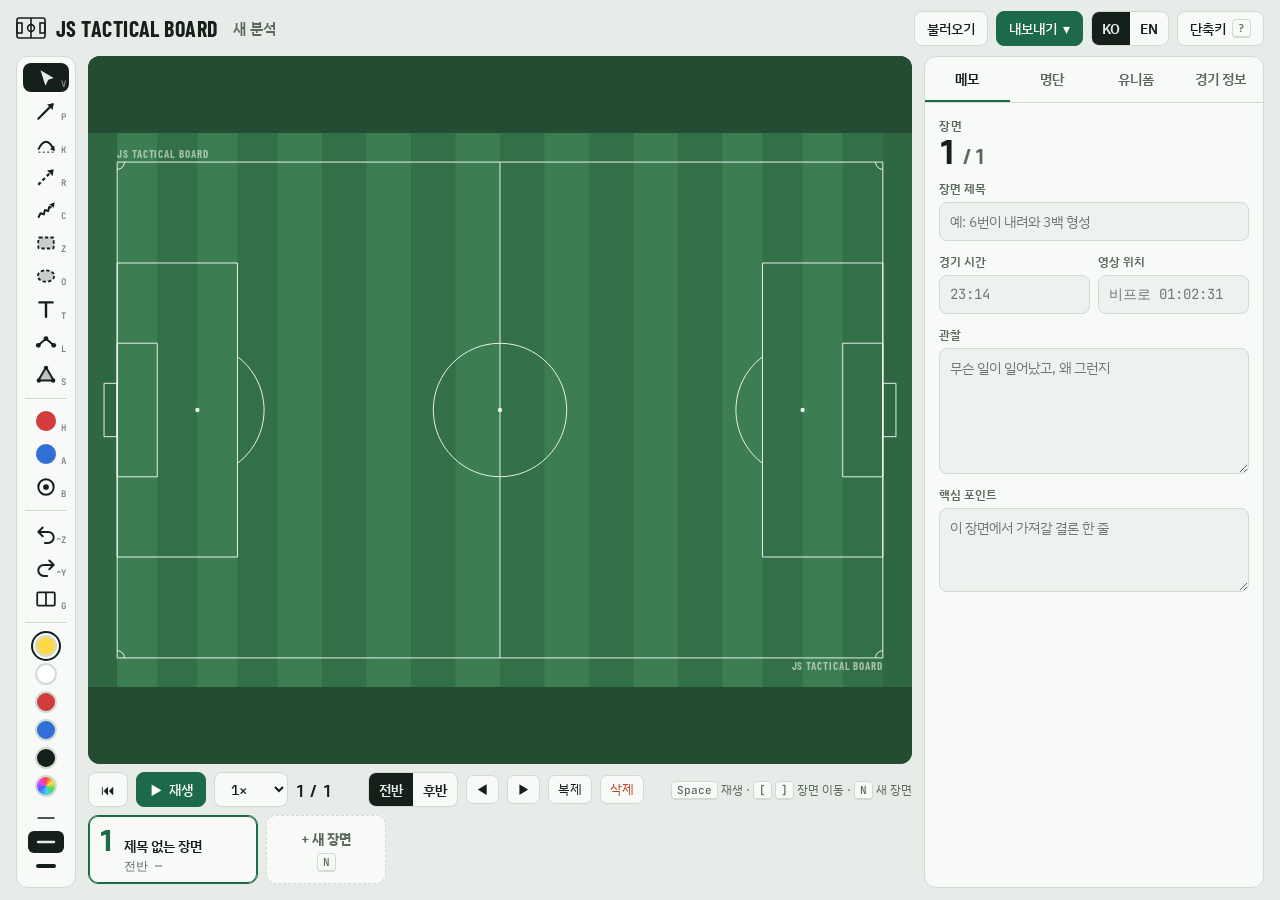
==== index.html @ 487be672 "트래커 연동: board.json 불러오기 (팀 지정, 자리↔등번호 매칭, 미리보기) - 불러오기 버튼이 분석 파일과 board.json을 자동 구분 - tracker/ 에 AI " ====
<!doctype html>
<html lang="ko">
<head>
<meta charset="utf-8">
<meta name="viewport" content="width=device-width, initial-scale=1, viewport-fit=cover">
<title>JS Tactical Board</title>
<link rel="icon" href="data:image/svg+xml,%3Csvg xmlns='http://www.w3.org/2000/svg' viewBox='0 0 32 32'%3E%3Crect width='32' height='32' rx='6' fill='%231d6a4a'/%3E%3Crect x='5' y='8' width='22' height='16' rx='1.5' fill='none' stroke='%23fff' stroke-width='1.8'/%3E%3Cline x1='16' y1='8' x2='16' y2='24' stroke='%23fff' stroke-width='1.8'/%3E%3Ccircle cx='16' cy='16' r='3' fill='none' stroke='%23fff' stroke-width='1.8'/%3E%3C/svg%3E">
<link rel="preconnect" href="https://fonts.googleapis.com">
<link rel="preconnect" href="https://fonts.gstatic.com" crossorigin>
<link rel="stylesheet" href="https://fonts.googleapis.com/css2?family=Barlow+Condensed:wght@500;600;700&family=IBM+Plex+Sans+KR:wght@400;500;600&family=JetBrains+Mono:wght@400;500&display=swap">
<link rel="stylesheet" href="css/app.css">
</head>
<body>

<header class="top">
  <div class="brand">
    <svg width="30" height="22" viewBox="0 0 30 22" aria-hidden="true"><rect x="1" y="1" width="28" height="20" rx="2" fill="none" stroke="currentColor" stroke-width="1.6"/><line x1="15" y1="1" x2="15" y2="21" stroke="currentColor" stroke-width="1.6"/><circle cx="15" cy="11" r="3.4" fill="none" stroke="currentColor" stroke-width="1.6"/><rect x="1" y="6" width="5" height="10" fill="none" stroke="currentColor" stroke-width="1.6"/><rect x="24" y="6" width="5" height="10" fill="none" stroke="currentColor" stroke-width="1.6"/></svg>
    <span data-i18n="brand">JS Tactical Board</span>
  </div>
  <div class="doc-title" id="docTitle"></div>
  <div class="top-actions">
    <button class="btn" id="btnImport" data-i18n="import" data-i18n-title="import_tip">불러오기</button>
    <div class="menu-wrap">
      <button class="btn primary" id="btnExport" aria-haspopup="true" aria-expanded="false"><span data-i18n="export">내보내기</span> ▾</button>
      <div class="menu" id="exportMenu" hidden>
        <button id="expPng" data-i18n="exp_png">현재 장면 PNG 카드</button>
        <button id="expAll" data-i18n="exp_all">모든 장면 PNG 카드</button>
        <button id="expVideo" data-i18n="exp_video">애니메이션 영상 저장</button>
        <button id="expPdf" data-i18n="exp_pdf">PDF 문서 (표지 + 모든 장면)</button>
        <button id="expPptx" data-i18n="exp_pptx">PowerPoint (.pptx, 글자 수정 가능)</button>
        <button id="expJson" data-i18n="exp_json">분석 파일 저장 (.json)</button>
      </div>
    </div>
    <div class="seg" role="group" aria-label="Language">
      <button id="langKo" aria-pressed="true">KO</button>
      <button id="langEn" aria-pressed="false">EN</button>
    </div>
    <button class="btn" id="btnHelp" aria-label="Shortcuts"><span data-i18n="help">단축키</span> <kbd>?</kbd></button>
  </div>
  <input type="file" id="fileIn" accept=".json,application/json" hidden>
</header>

<main class="app">
  <nav class="rail" aria-label="Tools" id="rail"></nav>

  <section class="stage">
    <div class="board-wrap" id="boardWrap">
      <canvas id="board"></canvas>
      <div class="summon" id="summon" hidden>
        <div class="tok" id="summonTok"><span id="summonNum"></span><span class="caret"></span></div>
        <div>
          <div class="lab" id="summonTeam">HOME</div>
          <div class="who" id="summonWho"></div>
          <div class="hint" data-i18n="summon_hint">번호 입력 → Enter · Esc 취소</div>
        </div>
      </div>
      <div class="toast" id="toast" hidden></div>
      <div class="rec" id="rec" hidden>
        <div class="box">
          <div><span class="dotred"></span> <strong id="recTitle" data-i18n="rec">영상 녹화 중</strong> <span id="recProg"></span></div>
          <div class="note" id="recHint" style="color:#cfd8d2" data-i18n="rec_hint">녹화가 끝날 때까지 이 탭을 띄워두세요</div>
          <button class="btn" id="recCancel" data-i18n="cancel">취소</button>
        </div>
      </div>
    </div>
    <div class="playbar">
      <button class="btn" id="btnFirst" data-i18n-title="first" title="처음 장면">⏮</button>
      <button class="btn primary" id="btnPlay"><span id="playIcon">▶</span> <span id="playLabel" data-i18n="play">재생</span></button>
      <select class="btn" id="speed" aria-label="Speed">
        <option value="0.5">0.5×</option><option value="1" selected>1×</option><option value="1.5">1.5×</option><option value="2">2×</option>
      </select>
      <span class="ind" id="sceneInd">1 / 1</span>
      <div class="seg" role="group" id="halfSeg" data-i18n-title="half_switch"><button data-half="1" data-i18n="half_1">전반</button><button data-half="2" data-i18n="half_2">후반</button></div>
      <div class="row">
        <button class="mini" id="scLeft" data-i18n-title="move_l" title="앞으로">◀</button>
        <button class="mini" id="scRight" data-i18n-title="move_r" title="뒤로">▶</button>
        <button class="mini" id="scDup" data-i18n="dup">복제</button>
        <button class="mini" id="scDel" data-i18n="del" style="color:var(--warn)">삭제</button>
      </div>
      <span class="hint"><kbd>Space</kbd> <span data-i18n="play">재생</span> · <kbd>[</kbd> <kbd>]</kbd> <span data-i18n="nav_scene">장면 이동</span> · <kbd>N</kbd> <span data-i18n="new_scene">새 장면</span></span>
    </div>
    <div class="strip" id="strip"></div>
  </section>

  <aside class="side">
    <div class="tabs" role="tablist">
      <button role="tab" id="tabMemo" aria-selected="true" data-i18n="tab_memo">메모</button>
      <button role="tab" id="tabRoster" aria-selected="false" data-i18n="tab_roster">명단</button>
      <button role="tab" id="tabKit" aria-selected="false" data-i18n="tab_kit">유니폼</button>
      <button role="tab" id="tabMatch" aria-selected="false" data-i18n="tab_match">경기 정보</button>
    </div>

    <div class="panel" id="pMemo">
      <div class="scene-head">
        <div><div class="eyebrow" data-i18n="scene">장면</div><div class="big" id="memoNum">1 <small>/ 1</small></div></div>
      </div>
      <div class="field"><label for="fTitle" data-i18n="f_title">장면 제목</label><input id="fTitle" data-i18n-ph="ph_title"></div>
      <div class="two mono">
        <div class="field"><label for="fTime" data-i18n="f_time">경기 시간</label><input id="fTime" data-i18n-ph="ph_time"></div>
        <div class="field"><label for="fClip" data-i18n="f_clip">영상 위치</label><input id="fClip" data-i18n-ph="ph_clip"></div>
      </div>
      <div class="field"><label for="fObs" data-i18n="f_obs">관찰</label><textarea id="fObs" rows="5" data-i18n-ph="ph_obs"></textarea></div>
      <div class="field"><label for="fKey" data-i18n="f_key">핵심 포인트</label><textarea id="fKey" rows="3" data-i18n-ph="ph_key"></textarea></div>
    </div>

    <div class="panel" id="pRoster" hidden>
      <div class="seg" role="group" style="align-self:flex-start">
        <button id="rtHome" aria-pressed="true" data-i18n="home">홈</button>
        <button id="rtAway" aria-pressed="false" data-i18n="away">원정</button>
      </div>
      <div class="field"><label for="tName" data-i18n="team_name">팀 이름</label><input id="tName"></div>
      <div class="drop" id="csvDrop">
        <div class="row" style="align-items:center">
          <button class="mini" id="csvLoad" style="font-weight:600">⇪ <span data-i18n="csv_load">CSV로 명단 불러오기</span></button>
          <button class="mini" id="csvTemplate" data-i18n="csv_template">양식 받기</button>
        </div>
        <p class="note" style="margin:0" data-i18n="csv_note">한 줄에 한 명: 등번호,포지션,이름</p>
      </div>
      <input type="file" id="csvIn" accept=".csv,.txt,text/csv" hidden>
      <div class="field">
        <label data-i18n="formation">포메이션 적용</label>
        <div class="row" id="formBtns"><select class="btn" id="formSel" aria-label="Formation"></select><button class="mini" id="formApply" data-i18n="apply">적용</button></div>
      </div>
      <div class="eyebrow" data-i18n="roster">선수 명단</div>
      <table class="roster">
        <thead><tr><th></th><th data-i18n="num">번호</th><th data-i18n="name">이름</th><th data-i18n="pos">포지션</th><th></th></tr></thead>
        <tbody id="rosterBody"></tbody>
      </table>
      <datalist id="roleList"><option value="GK"><option value="RB"><option value="RCB"><option value="CB"><option value="LCB"><option value="LB"><option value="RWB"><option value="LWB"><option value="DM"><option value="CDM"><option value="RCM"><option value="CM"><option value="LCM"><option value="CAM"><option value="AM"><option value="RM"><option value="LM"><option value="RW"><option value="LW"><option value="SS"><option value="CF"><option value="ST"></datalist>
      <button class="mini" id="addPlayer" style="align-self:flex-start">+ <span data-i18n="add_player">선수 추가</span></button>
    </div>

    <div class="panel" id="pKit" hidden>
      <div class="seg" role="group" style="align-self:flex-start">
        <button id="ktHome" aria-pressed="true" data-i18n="home">홈</button>
        <button id="ktAway" aria-pressed="false" data-i18n="away">원정</button>
      </div>
      <div class="kit-top">
        <canvas id="kitPreview" width="168" height="168"></canvas>
        <div class="meta">
          <strong id="kitTeamName"></strong>
          <span class="note" id="kitDesc"></span>
        </div>
      </div>
      <div class="seg" role="tablist" style="align-self:stretch;display:grid;grid-template-columns:1fr 1fr">
        <button id="ksPattern" aria-pressed="true" data-i18n="kit_pattern">무늬</button>
        <button id="ksColor" aria-pressed="false" data-i18n="kit_color">색상</button>
      </div>
      <div id="kitPatternPane" style="display:flex;flex-direction:column;gap:12px">
        <div class="eyebrow" data-i18n="kit_uniform">유니폼 무늬</div>
        <div class="pat-grid" id="patGrid"></div>
        <div class="eyebrow" data-i18n="kit_flags">국기 프리셋 (무늬와 색을 한 번에)</div>
        <div class="pat-grid" id="flagGrid"></div>
        <p class="note" style="margin:0" data-i18n="kit_flag_note">국기 색은 흔히 쓰는 표준색 기준이라 공식 지정색과 약간 다를 수 있어요.</p>
      </div>
      <div id="kitColorPane" hidden style="display:flex;flex-direction:column;gap:10px">
        <p class="note" style="margin:0" data-i18n="kit_color_note">칸을 고른 뒤 아래 색을 누르거나, 왼쪽 색상 상자를 눌러 직접 고르세요.</p>
        <div id="slotList" style="display:flex;flex-direction:column;gap:8px"></div>
        <div class="eyebrow" data-i18n="kit_palette">자주 쓰는 유니폼 색</div>
        <div class="pal" id="palette"></div>
      </div>
    </div>

    <div class="panel" id="pMatch" hidden>
      <div class="field"><label for="mTitle" data-i18n="m_title">분석 제목</label><input id="mTitle"></div>
      <div class="two">
        <div class="field"><label for="mComp" data-i18n="m_comp">대회·리그</label><input id="mComp"></div>
        <div class="field"><label for="mDate" data-i18n="m_date">경기 날짜</label><input id="mDate" type="date"></div>
      </div>
      <div class="field"><label for="mAnalyst" data-i18n="m_analyst">분석가</label><input id="mAnalyst"></div>
      <div class="eyebrow" data-i18n="display">표시</div>
      <label class="check"><input type="checkbox" id="optNames"> <span data-i18n="show_names">선수 이름 표시</span></label>
      <div class="field">
        <label for="optLabel" data-i18n="label_mode">원 안 / 이름표</label>
        <select id="optLabel"><option value="num" data-i18n="lm_num">번호 / 이름</option><option value="pos" data-i18n="lm_pos">포지션 / 이름</option><option value="numpos" data-i18n="lm_numpos">번호 / 포지션 이름</option></select>
      </div>
      <div class="field">
        <label for="optToken"><span data-i18n="token_size">선수 원 크기</span> <span id="optTokenVal" class="mono"></span></label>
        <input id="optToken" type="range" min="60" max="160" step="5">
      </div>
      <div class="field" style="max-width:180px">
        <label for="optStripes" data-i18n="stripes">잔디 줄 개수</label>
        <input id="optStripes" type="number" step="1" min="-60" max="60" inputmode="numeric" style="font:600 18px var(--f-display)">
      </div>
      <div class="seg" role="group" id="patSeg" style="align-self:flex-start"><button data-pat="stripes" data-i18n="pat_stripes">줄무늬</button><button data-pat="check" data-i18n="pat_check">바둑판</button></div>
      <p class="note" style="margin:0" data-i18n="stripes_note">18 = UEFA 규격 · 음수 = 줄 색 반전 · 0 = 줄 없음</p>
      <div class="field">
        <label data-i18n="pitch_view">피치 보기</label>
        <div class="seg" role="group" id="viewSeg" style="align-self:flex-start">
          <button data-view="full" data-i18n="v_full">전체</button>
          <button data-view="left" data-i18n="v_left">왼쪽 절반</button>
          <button data-view="right" data-i18n="v_right">오른쪽 절반</button>
        </div>
      </div>
      <div class="eyebrow" data-i18n="data">데이터</div>
      <p class="note" data-i18n="autosave">변경 내용은 이 브라우저에 자동 저장돼요.</p>
      <div class="row">
        <button class="mini" id="btnNew" style="color:var(--warn)" data-i18n="new_doc">새 분석 시작</button>
        <button class="mini" id="btnSample" data-i18n="sample">예시 다시 불러오기</button>
      </div>
    </div>
  </aside>
</main>

<div class="modal" id="help" hidden>
  <div class="card" role="dialog" aria-modal="true" aria-labelledby="helpTitle">
    <div style="display:flex;justify-content:space-between;align-items:center;gap:8px">
      <h2 id="helpTitle" data-i18n="help_title">단축키</h2>
      <button class="btn" id="helpClose">Esc</button>
    </div>
    <table class="keys" id="keysTable"></table>
  </div>
</div>

<div class="modal" id="trk" hidden>
  <div class="card wide" role="dialog" aria-modal="true" aria-labelledby="trkTitle">
    <h2 id="trkTitle" data-i18n="trk_title">트래커 결과 불러오기</h2>
    <p class="note" style="margin:0 0 10px" id="trkInfo"></p>
    <div class="trk-opts">
      <div class="field"><label data-i18n="trk_map">트래커 A팀은</label>
        <div class="seg" role="group" id="trkMap"><button data-team="home" data-i18n="home">홈</button><button data-team="away" data-i18n="away">원정</button></div></div>
      <div class="field"><label data-i18n="trk_mode">장면 넣는 방식</label>
        <div class="seg" role="group" id="trkMode"><button data-mode="append" data-i18n="trk_append">지금 장면 뒤에 추가</button><button data-mode="replace" data-i18n="trk_replace">장면 전체 교체</button></div></div>
      <label class="check"><input type="checkbox" id="trkRotate"> <span data-i18n="trk_rotate">180° 돌리기 (공격 방향이 반대일 때)</span></label>
    </div>
    <p class="note" style="margin:8px 0" data-i18n="trk_help">트래커는 선수가 누구인지 모르고 자리 번호(A1, A2…)만 붙여요. 미리보기와 tracked.mp4를 대조해서 자리마다 등번호를 골라 주세요. '빼기'로 둔 자리는 보드에 올리지 않아요.</p>
    <div class="trk-body">
    <div class="trk-pv">
      <canvas id="trkPv"></canvas>
      <div class="row" style="align-items:center;justify-content:center;margin-top:6px">
        <button class="mini" id="trkPrev">◀</button><span class="mono" id="trkPvInd"></span><button class="mini" id="trkNext">▶</button>
      </div>
    </div>
    <div class="trk-cols" id="trkCols"></div>
    </div>
    <p class="note" id="trkWarn" hidden style="color:var(--warn);margin:8px 0 0" data-i18n="trk_dup">같은 팀에서 한 등번호를 두 자리에 줄 수 없어요. 빨간 줄을 고쳐 주세요.</p>
    <div class="row" style="justify-content:flex-end;margin-top:14px">
      <button class="btn" id="trkAutoBtn" data-i18n="trk_auto">자동 추천 다시</button>
      <button class="btn" id="trkCancel" data-i18n="cancel">취소</button>
      <button class="btn primary" id="trkOk" data-i18n="trk_ok">장면으로 가져오기</button>
    </div>
  </div>
</div>

<!-- 스크립트는 이 순서대로 로드해야 함: 뒤 파일이 앞 파일의 상수·함수를 씀. type="module"은 file://에서 막히므로 쓰지 말 것 -->
<script src="js/i18n.js"></script>
<script src="js/constants.js"></script>
<script src="js/document.js"></script>
<script src="js/state.js"></script>
<script src="js/render.js"></script>
<script src="js/input.js"></script>
<script src="js/commands.js"></script>
<script src="js/playback.js"></script>
<script src="js/mp4.js"></script>
<script src="js/export.js"></script>
<script src="js/docs.js"></script>
<script src="js/ui-panels.js"></script>
<script src="js/csv.js"></script>
<script src="js/tracker.js"></script>
<script src="js/kit.js"></script>
<script src="js/app-shell.js"></script>
<script src="js/keyboard.js"></script>
<script src="js/boot.js"></script>
</body>
</html>
---- css/app.css ----
/* Layout: one-screen analyst workbench — tool rail | pitch + slide strip | memo/roster sidebar */
:root{
  --bg:#e8ece8; --surface:#f8faf8; --surface-2:#eef2ef; --ink:#16201a; --muted:#5a6960;
  --line:#d2dad4; --accent:#1d6a4a; --accent-ink:#ffffff; --accent-soft:#dbeee3; --warn:#b4471f;
  --f-display:"Barlow Condensed","Arial Narrow",system-ui,sans-serif;
  --f-body:"IBM Plex Sans KR","Apple SD Gothic Neo","Malgun Gothic",system-ui,sans-serif;
  --f-mono:"JetBrains Mono",ui-monospace,Consolas,monospace;
  color-scheme:light;
}
@media (prefers-color-scheme: dark){
  :root:not([data-theme="light"]){
    --bg:#0e1310; --surface:#161c18; --surface-2:#1d2520; --ink:#e2e9e4; --muted:#8d9e94;
    --line:#2a342e; --accent:#5cc394; --accent-ink:#08170f; --accent-soft:#1d3428; --warn:#f08a5d;
    color-scheme:dark;
  }
}
:root[data-theme="dark"]{
  --bg:#0e1310; --surface:#161c18; --surface-2:#1d2520; --ink:#e2e9e4; --muted:#8d9e94;
  --line:#2a342e; --accent:#5cc394; --accent-ink:#08170f; --accent-soft:#1d3428; --warn:#f08a5d;
  color-scheme:dark;
}
*{box-sizing:border-box}
html,body{height:100%}
body{
  margin:0; background:var(--bg); color:var(--ink); font:14px/1.5 var(--f-body);
  display:flex; flex-direction:column;
  padding-left:max(16px, env(safe-area-inset-left,0px)); padding-right:max(16px, env(safe-area-inset-right,0px));
  padding-block:0 12px;
}
[hidden]{display:none!important}
button,input,select,textarea{font:inherit;color:inherit}
button{cursor:pointer}
:focus-visible{outline:2px solid var(--accent);outline-offset:2px}
kbd{font:500 11px var(--f-mono);padding:1px 5px;border:1px solid var(--line);border-bottom-width:2px;border-radius:4px;background:var(--surface);color:var(--muted)}

/* header */
.top{display:flex;align-items:center;gap:16px;padding-block:10px;min-height:56px;flex-wrap:wrap}
.brand{display:flex;align-items:center;gap:10px;font:700 22px/1 var(--f-display);letter-spacing:.02em;text-transform:uppercase}
.brand svg{flex:none}
.doc-title{flex:1;min-width:0;font:600 15px var(--f-body);color:var(--muted);white-space:nowrap;overflow:hidden;text-overflow:ellipsis}
.top-actions{display:flex;gap:8px;align-items:center;flex-wrap:wrap}
.btn{border:1px solid var(--line);background:var(--surface);border-radius:8px;padding:6px 12px;font-weight:500;display:inline-flex;align-items:center;gap:6px;white-space:nowrap}
.btn:hover{border-color:var(--muted)}
.btn.primary{background:var(--accent);border-color:var(--accent);color:var(--accent-ink)}
.btn.danger{color:var(--warn)}
.seg{display:inline-flex;border:1px solid var(--line);border-radius:8px;overflow:hidden;background:var(--surface)}
.seg button{border:0;background:transparent;padding:6px 10px;font-weight:600}
.seg button[aria-pressed="true"]{background:var(--ink);color:var(--bg)}
.menu-wrap{position:relative}
.menu{position:absolute;right:0;top:calc(100% + 6px);z-index:30;background:var(--surface);border:1px solid var(--line);border-radius:10px;padding:6px;min-width:250px;box-shadow:0 12px 32px rgba(0,0,0,.18);display:flex;flex-direction:column}
.menu button{border:0;background:transparent;text-align:left;padding:9px 10px;border-radius:6px}
.menu button:hover{background:var(--surface-2)}

/* app grid */
.app{flex:1;min-height:0;display:grid;grid-template-columns:60px minmax(0,1fr) 340px;gap:12px}
.rail{display:flex;flex-direction:column;gap:4px;background:var(--surface);border:1px solid var(--line);border-radius:12px;padding:6px;overflow-y:auto}
.tool{position:relative;border:0;background:transparent;border-radius:8px;height:44px;display:grid;place-items:center;color:var(--ink)}
.tool:hover{background:var(--surface-2)}
.tool[aria-pressed="true"]{background:var(--ink);color:var(--bg)}
.tool .k{position:absolute;right:3px;bottom:2px;font:500 9px var(--f-mono);opacity:.6}
.rail hr{border:0;border-top:1px solid var(--line);margin:4px 2px;width:auto}
.swatches{display:grid;gap:6px;justify-items:center;padding:4px 0}
.sw{width:22px;height:22px;border-radius:50%;border:2px solid var(--line);padding:0}
.sw[aria-pressed="true"]{outline:2px solid var(--ink);outline-offset:2px}
.sw-custom{position:relative;display:block;cursor:pointer;background:conic-gradient(#f44,#fd4,#4d6,#4cf,#46f,#d4f,#f44)}
.sw-custom input{position:absolute;inset:0;width:100%;height:100%;opacity:0;cursor:pointer;border:0;padding:0}
.widths{display:grid;gap:2px;justify-items:center;padding:2px 0 4px}
.wbtn{border:0;background:transparent;border-radius:6px;width:36px;height:22px;display:grid;place-items:center;color:var(--ink)}
.wbtn:hover{background:var(--surface-2)}
.wbtn[aria-pressed="true"]{background:var(--ink);color:var(--bg)}

.stage{display:flex;flex-direction:column;gap:8px;min-width:0;min-height:0}
.board-wrap{position:relative;flex:1;min-height:280px;border-radius:12px;overflow:hidden;background:#244c33}
#board{position:absolute;inset:0;width:100%;height:100%;touch-action:none;cursor:default}
#board.draw{cursor:crosshair}
.playbar{display:flex;align-items:center;gap:8px;flex-wrap:wrap}
.playbar .ind{font:600 18px var(--f-display);letter-spacing:.04em;min-width:64px;font-variant-numeric:tabular-nums}
.playbar .hint{color:var(--muted);font-size:12px;margin-left:auto}
.strip{display:flex;gap:8px;overflow-x:auto;padding-bottom:4px}
.chip{flex:none;width:170px;text-align:left;border:1px solid var(--line);background:var(--surface);border-radius:10px;padding:8px 10px;display:grid;grid-template-columns:auto 1fr;gap:2px 10px;align-items:baseline}
.chip .n{grid-row:span 2;font:700 30px/1 var(--f-display);color:var(--muted);font-variant-numeric:tabular-nums}
.chip .t{font-weight:600;white-space:nowrap;overflow:hidden;text-overflow:ellipsis;min-width:0}
.chip .m{font:12px var(--f-mono);color:var(--muted)}
.chip[aria-current="true"]{border-color:var(--accent);box-shadow:inset 0 0 0 1px var(--accent)}
.chip[aria-current="true"] .n{color:var(--accent)}
.chip.add{width:120px;display:flex;flex-direction:column;justify-content:center;align-items:center;gap:4px;border-style:dashed;color:var(--muted)}

/* sidebar */
.side{background:var(--surface);border:1px solid var(--line);border-radius:12px;display:flex;flex-direction:column;min-height:0;overflow:hidden}
.tabs{display:flex;border-bottom:1px solid var(--line)}
.tabs button{flex:1;border:0;background:transparent;padding:11px 6px;font-weight:600;color:var(--muted);border-bottom:2px solid transparent}
.tabs button[aria-selected="true"]{color:var(--ink);border-bottom-color:var(--accent)}
.panel{padding:14px;overflow-y:auto;display:flex;flex-direction:column;gap:12px;flex:1;min-height:0}
.panel > *{flex-shrink:0}
.eyebrow{font:600 12px var(--f-body);letter-spacing:.08em;text-transform:uppercase;color:var(--muted)}
.scene-head{display:flex;align-items:baseline;justify-content:space-between;gap:8px}
.scene-head .big{font:700 34px/1 var(--f-display);font-variant-numeric:tabular-nums}
.scene-head .big small{font-size:20px;color:var(--muted)}
.row{display:flex;gap:8px;flex-wrap:wrap}
.field{display:flex;flex-direction:column;gap:4px;min-width:0}
.field label{font-size:12px;font-weight:600;color:var(--muted)}
.field input,.field textarea,.field select{border:1px solid var(--line);background:var(--surface-2);border-radius:8px;padding:8px 10px;width:100%;min-width:0}
.field textarea{resize:vertical;min-height:84px;line-height:1.55}
.two{display:grid;grid-template-columns:1fr 1fr;gap:8px}
.mono input{font-family:var(--f-mono)}
.mini{border:1px solid var(--line);background:var(--surface);border-radius:7px;padding:4px 9px;font-size:13px}
.roster{width:100%;border-collapse:collapse;table-layout:fixed}
.roster th:nth-child(1){width:22px} .roster th:nth-child(2){width:58px} .roster th:nth-child(4){width:92px} .roster th:nth-child(5){width:32px}
.roster th{font-size:11px;color:var(--muted);text-align:left;font-weight:600;padding:4px}
.roster td{padding:3px 2px}
.roster tr.grp td{font-size:11px;font-weight:600;color:var(--muted);padding:10px 4px 3px;border-bottom:1px solid var(--line)}
.roster input,.roster select{width:100%;border:1px solid transparent;background:transparent;border-radius:6px;padding:5px 6px}
.roster input:hover,.roster select:hover,.roster input:focus,.roster select:focus{border-color:var(--line);background:var(--surface-2)}
.roster .num input{font:600 16px var(--f-display);width:48px;font-variant-numeric:tabular-nums}
.roster .rolecell{display:flex;align-items:center;gap:2px}
.roster .rolecell input{font-weight:600;min-width:0}
.roster .rolecell .g{font:500 9px var(--f-mono);color:var(--muted)}
.roster .x{border:0;background:transparent;color:var(--muted);padding:4px 6px}
.roster .ord button{display:block;border:0;background:transparent;color:var(--muted);font-size:9px;line-height:1;padding:2px 4px;border-radius:4px}
.roster .ord button:hover:not(:disabled){background:var(--surface-2);color:var(--ink)}
.roster .ord button:disabled{opacity:.25}
.dot{width:12px;height:12px;border-radius:50%;display:inline-block;flex:none}
.note{font-size:12px;color:var(--muted);line-height:1.6}
.check{display:flex;gap:8px;align-items:center}
.field input[type="range"]{padding:0;border:0;background:transparent;accent-color:var(--accent);height:24px}

/* overlays on the board */
.summon{position:absolute;left:50%;top:50%;transform:translate(-50%,-50%);background:rgba(10,18,13,.86);color:#fff;border-radius:16px;padding:18px 22px;display:flex;align-items:center;gap:18px;box-shadow:0 18px 50px rgba(0,0,0,.35);z-index:5;min-width:280px}
.summon .tok{width:76px;height:76px;border-radius:50%;display:grid;place-items:center;font:700 40px var(--f-display);border:3px solid #fff;font-variant-numeric:tabular-nums}
.summon .tok .caret{display:inline-block;width:2px;height:34px;background:currentColor;margin-left:2px;animation:blink 1s steps(1) infinite}
@keyframes blink{50%{opacity:0}}
.summon .lab{font:700 15px var(--f-display);letter-spacing:.12em;opacity:.8}
.summon .who{font-weight:600;font-size:17px;min-height:26px}
.summon .hint{font-size:12px;opacity:.7}
.toast{position:absolute;left:50%;bottom:14px;transform:translateX(-50%);background:rgba(10,18,13,.9);color:#fff;padding:8px 14px;border-radius:999px;font-size:13px;z-index:6;max-width:calc(100% - 24px);text-align:center}
.text-edit{position:absolute;z-index:6;min-width:180px;border:2px solid #ffd84a;background:rgba(10,18,13,.9);color:#fff;border-radius:6px;padding:4px 8px;font:600 15px var(--f-body)}
.rec{position:absolute;inset:0;background:rgba(8,14,10,.72);display:grid;place-items:center;z-index:8;color:#fff;text-align:center}
.rec .box{display:flex;flex-direction:column;gap:10px;align-items:center}
.rec .dotred{width:12px;height:12px;border-radius:50%;background:#ff4d4d;display:inline-block;animation:blink 1s steps(1) infinite}
.modal{position:fixed;inset:0;background:rgba(0,0,0,.45);display:grid;place-items:center;z-index:40;padding:16px}
.modal .card{background:var(--surface);border:1px solid var(--line);border-radius:14px;max-width:640px;width:100%;max-height:85vh;overflow:auto;padding:20px}
.modal h2{font:700 28px var(--f-display);margin:0 0 10px;text-transform:uppercase;letter-spacing:.03em}
.keys{width:100%;border-collapse:collapse}
.keys td{padding:7px 6px;border-top:1px solid var(--line);vertical-align:top}
.keys td:first-child{white-space:nowrap;width:1%}

/* kit tab */
.kit-top{display:flex;gap:14px;align-items:center}
.kit-top canvas{width:84px;height:84px;flex:none}
.kit-top .meta{display:flex;flex-direction:column;gap:6px;min-width:0}
.kit-top .meta strong{font:700 22px/1.1 var(--f-display);letter-spacing:.02em}
.pat-grid{display:grid;grid-template-columns:repeat(4,minmax(0,1fr));gap:8px}
.pat{border:1px solid var(--line);background:var(--surface-2);border-radius:10px;padding:8px 4px 6px;display:flex;flex-direction:column;align-items:center;gap:4px;font-size:11px;line-height:1.25;text-align:center;min-width:0}
.pat canvas{width:40px;height:40px}
.pat[aria-pressed="true"]{border-color:var(--accent);box-shadow:inset 0 0 0 1px var(--accent);background:var(--accent-soft)}
.slot{display:grid;grid-template-columns:auto 1fr auto;gap:10px;align-items:center;padding:8px 10px;border:1px solid var(--line);border-radius:10px;background:var(--surface-2);cursor:pointer}
.slot[aria-pressed="true"]{border-color:var(--accent);box-shadow:inset 0 0 0 1px var(--accent)}
.slot input[type=color]{width:40px;height:30px;border:0;padding:0;background:transparent;cursor:pointer}
.slot .lbl{font-weight:600}
.slot .hex{font:12px var(--f-mono);color:var(--muted)}
.slot.off{opacity:.55}
.pal{display:grid;grid-template-columns:repeat(7,minmax(0,1fr));gap:8px}
.pal button{aspect-ratio:1;max-width:100%;border-radius:8px;border:1px solid var(--line);padding:0}
.drop{border:1.5px dashed var(--line);border-radius:10px;padding:10px 12px;display:flex;flex-direction:column;gap:8px}
.drop.over{border-color:var(--accent);background:var(--accent-soft)}

@media (max-width: 900px){
  body{display:block;height:auto}
  html{height:auto}
  .app{grid-template-columns:minmax(0,1fr);}
  .rail{flex-direction:row;flex-wrap:wrap}
  .rail hr{display:none}
  .tool{width:44px}
  .swatches,.widths{grid-auto-flow:column}
  .board-wrap{flex:none;height:62vw;min-height:240px}
  .side{max-height:none}
}
@media (prefers-reduced-motion: reduce){.summon .tok .caret,.rec .dotred{animation:none}}

/* 트래커(board.json) 불러오기 창 */
.modal .card.wide{max-width:1120px;max-height:92vh}
.trk-body{display:grid;grid-template-columns:minmax(0,1.35fr) minmax(0,1fr);gap:18px;align-items:start}
.trk-opts{display:flex;gap:14px 22px;flex-wrap:wrap;align-items:flex-end;margin-bottom:12px}
.trk-pv canvas{display:block;width:100%;border-radius:10px;background:#244c33}
.trk-cols{display:flex;flex-direction:column;gap:14px;max-height:56vh;overflow:auto;padding-right:4px}
.trk-head{display:flex;align-items:center;gap:6px;margin-bottom:6px;flex-wrap:wrap}
.trk-sw,.trk-dot{width:14px;height:14px;border-radius:50%;display:inline-block;border:1px solid var(--line)}
.trk-sw{border-radius:3px}
.trk-table{width:100%;border-collapse:collapse}
.trk-table th{font-size:12px;color:var(--muted);text-align:left;padding:4px 6px;font-weight:600}
.trk-table td{padding:3px 6px;border-top:1px solid var(--line)}
.trk-table td.n{color:var(--muted);font-size:12px;white-space:nowrap}
.trk-table select{width:100%;border:1px solid var(--line);background:var(--surface-2);border-radius:6px;padding:4px 6px}
.trk-table tr.bad td{background:color-mix(in srgb, var(--warn) 14%, transparent)}
.trk-table tr.bad select{border-color:var(--warn)}
@media (max-width:760px){.trk-body{grid-template-columns:1fr}.trk-cols{max-height:none}}
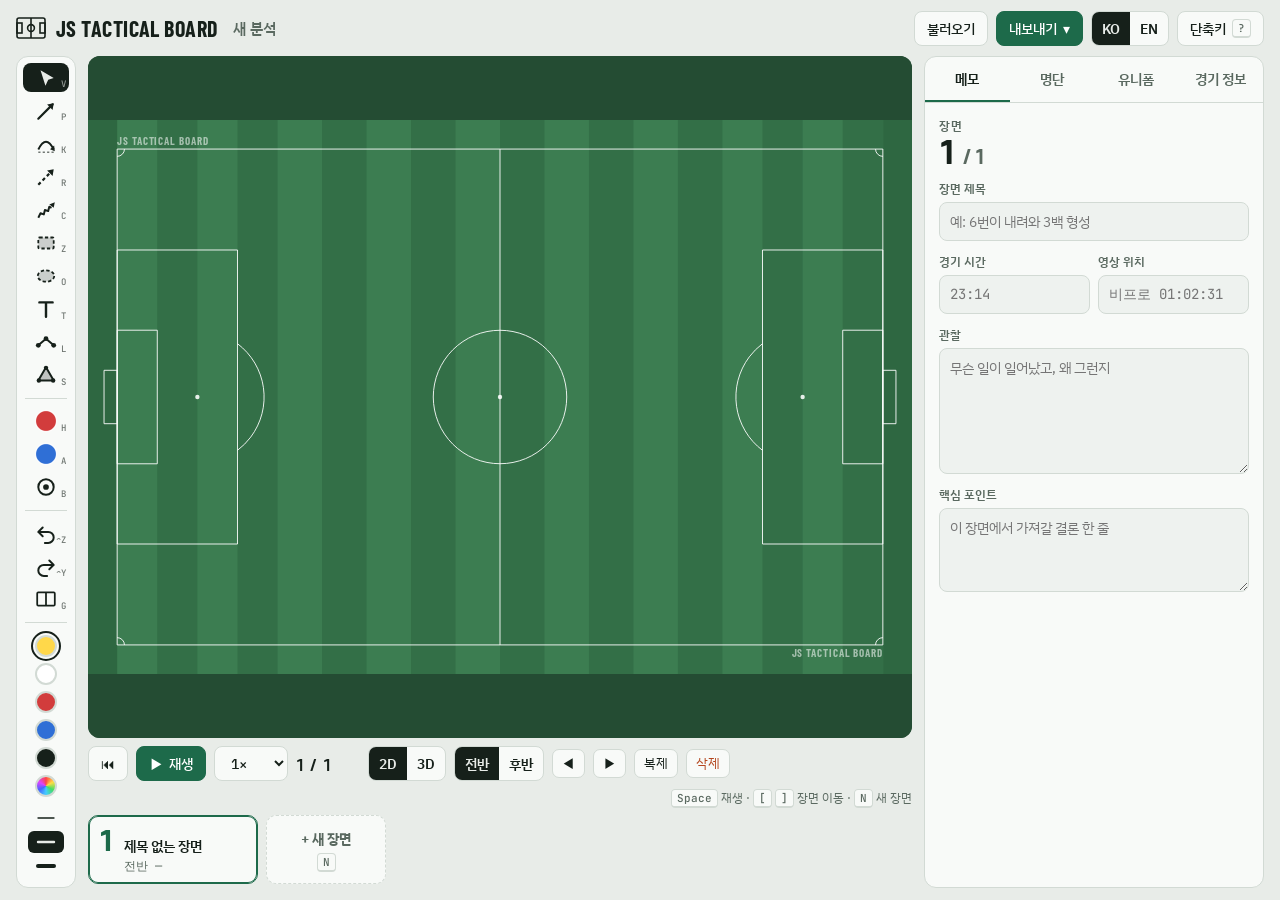
==== commit 54c833a1: "3D 보기 모드 + 보드만 영상 + 문서 갱신 - 3D 보기(3 키): Three.js r128(vendor), 2D 그리기 함수로 만든 바닥 텍스처, 유니폼 원판 + 빌보드 번호" ====
--- a/index.html
+++ b/index.html
@@ -26,6 +26,7 @@
         <button id="expPng" data-i18n="exp_png">현재 장면 PNG 카드</button>
         <button id="expAll" data-i18n="exp_all">모든 장면 PNG 카드</button>
         <button id="expVideo" data-i18n="exp_video">애니메이션 영상 저장</button>
+        <button id="expVideoBoard" data-i18n="exp_video_board">보드만 영상 저장 (메모 없이 꽉 찬 화면)</button>
         <button id="expPdf" data-i18n="exp_pdf">PDF 문서 (표지 + 모든 장면)</button>
         <button id="expPptx" data-i18n="exp_pptx">PowerPoint (.pptx, 글자 수정 가능)</button>
         <button id="expJson" data-i18n="exp_json">분석 파일 저장 (.json)</button>
@@ -46,6 +47,13 @@
   <section class="stage">
     <div class="board-wrap" id="boardWrap">
       <canvas id="board"></canvas>
+      <canvas id="board3d" hidden></canvas>
+      <div class="v3bar" id="v3Bar" hidden>
+        <span data-i18n="v3_bar">3D 보기 · 드래그 = 회전, 휠 = 확대</span>
+        <button class="mini" data-cam="reset" data-i18n="v3_reset">기본 각도</button>
+        <button class="mini" data-cam="top" data-i18n="v3_top">위에서</button>
+        <button class="mini" data-cam="goal" data-i18n="v3_goal">골대 뒤</button>
+      </div>
       <div class="summon" id="summon" hidden>
         <div class="tok" id="summonTok"><span id="summonNum"></span><span class="caret"></span></div>
         <div>
@@ -70,6 +78,7 @@
         <option value="0.5">0.5×</option><option value="1" selected>1×</option><option value="1.5">1.5×</option><option value="2">2×</option>
       </select>
       <span class="ind" id="sceneInd">1 / 1</span>
+      <div class="seg" role="group" id="dimSeg" data-i18n-title="v3_switch"><button data-dim="2d" aria-pressed="true">2D</button><button data-dim="3d" aria-pressed="false">3D</button></div>
       <div class="seg" role="group" id="halfSeg" data-i18n-title="half_switch"><button data-half="1" data-i18n="half_1">전반</button><button data-half="2" data-i18n="half_2">후반</button></div>
       <div class="row">
         <button class="mini" id="scLeft" data-i18n-title="move_l" title="앞으로">◀</button>
@@ -113,6 +122,7 @@
         <div class="row" style="align-items:center">
           <button class="mini" id="csvLoad" style="font-weight:600">⇪ <span data-i18n="csv_load">CSV로 명단 불러오기</span></button>
           <button class="mini" id="csvTemplate" data-i18n="csv_template">양식 받기</button>
+          <button class="mini" id="csvMatchTemplate" data-i18n="csv_match_template">경기 양식 받기</button>
         </div>
         <p class="note" style="margin:0" data-i18n="csv_note">한 줄에 한 명: 등번호,포지션,이름</p>
       </div>
@@ -243,6 +253,7 @@
 </div>
 
 <!-- 스크립트는 이 순서대로 로드해야 함: 뒤 파일이 앞 파일의 상수·함수를 씀. type="module"은 file://에서 막히므로 쓰지 말 것 -->
+<script src="vendor/three.min.js"></script>
 <script src="js/i18n.js"></script>
 <script src="js/constants.js"></script>
 <script src="js/document.js"></script>
@@ -257,6 +268,7 @@
 <script src="js/ui-panels.js"></script>
 <script src="js/csv.js"></script>
 <script src="js/tracker.js"></script>
+<script src="js/view3d.js"></script>
 <script src="js/kit.js"></script>
 <script src="js/app-shell.js"></script>
 <script src="js/keyboard.js"></script>
--- a/css/app.css
+++ b/css/app.css
@@ -194,3 +194,10 @@
 .trk-table tr.bad td{background:color-mix(in srgb, var(--warn) 14%, transparent)}
 .trk-table tr.bad select{border-color:var(--warn)}
 @media (max-width:760px){.trk-body{grid-template-columns:1fr}.trk-cols{max-height:none}}
+
+/* 3D 보기 */
+#board3d{position:absolute;inset:0;width:100%;height:100%;touch-action:none;cursor:grab;z-index:2}
+#board3d:active{cursor:grabbing}
+.v3bar{position:absolute;left:12px;top:12px;z-index:3;display:flex;align-items:center;gap:8px;flex-wrap:wrap;background:rgba(8,14,10,.62);color:#fff;border-radius:10px;padding:6px 10px;font-size:12px}
+.v3bar .mini{background:rgba(255,255,255,.12);border-color:rgba(255,255,255,.25);color:#fff}
+body.is3d .rail{opacity:.35;pointer-events:none}
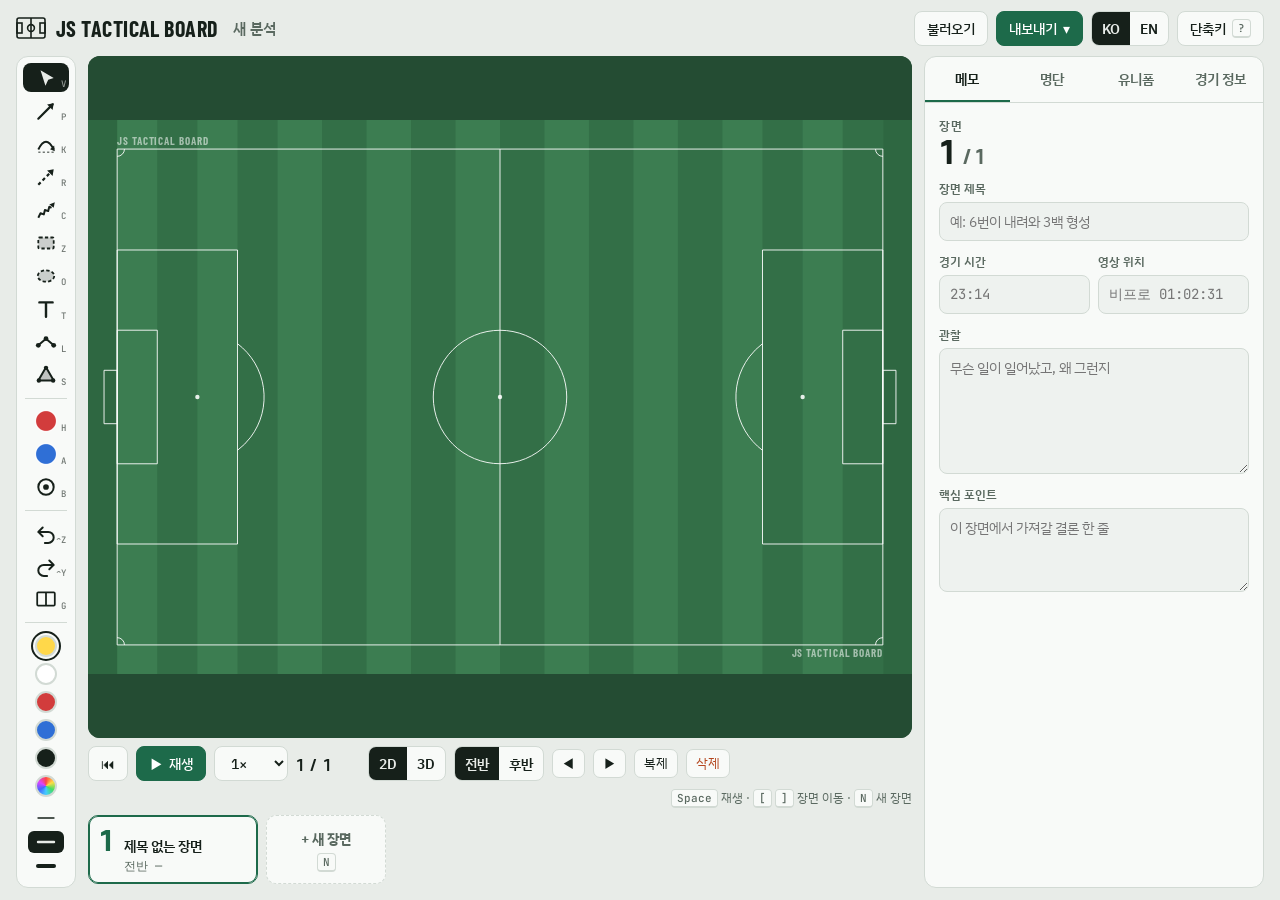
==== commit 444388a3: "배포 캐시 문제: css·js 주소에 버전 번호(?v=) 붙이기 GitHub Pages 캐시(약 10분) 때문에 새 index.html과 예전 JS가 섞여 열리던 문제  Co-Au" ====
--- a/index.html
+++ b/index.html
@@ -8,7 +8,7 @@
 <link rel="preconnect" href="https://fonts.googleapis.com">
 <link rel="preconnect" href="https://fonts.gstatic.com" crossorigin>
 <link rel="stylesheet" href="https://fonts.googleapis.com/css2?family=Barlow+Condensed:wght@500;600;700&family=IBM+Plex+Sans+KR:wght@400;500;600&family=JetBrains+Mono:wght@400;500&display=swap">
-<link rel="stylesheet" href="css/app.css">
+<link rel="stylesheet" href="css/app.css?v=20261120">
 </head>
 <body>
 
@@ -27,6 +27,12 @@
         <button id="expAll" data-i18n="exp_all">모든 장면 PNG 카드</button>
         <button id="expVideo" data-i18n="exp_video">애니메이션 영상 저장</button>
         <button id="expVideoBoard" data-i18n="exp_video_board">보드만 영상 저장 (메모 없이 꽉 찬 화면)</button>
+        <div class="menu-sep" data-i18n="exp_v_head">세로 9:16 · 릴스·쇼츠</div>
+        <button id="expVideoV" data-i18n="exp_video_v">세로 영상 (메모 포함)</button>
+        <button id="expVideoVBoard" data-i18n="exp_video_v_board">세로 영상 (보드만)</button>
+        <button id="expPngV" data-i18n="exp_png_v">세로 PNG — 현재 장면 (메모 포함)</button>
+        <button id="expPngVBoard" data-i18n="exp_png_v_board">세로 PNG — 현재 장면 (보드만)</button>
+        <div class="menu-sep" data-i18n="exp_doc_head">문서·파일</div>
         <button id="expPdf" data-i18n="exp_pdf">PDF 문서 (표지 + 모든 장면)</button>
         <button id="expPptx" data-i18n="exp_pptx">PowerPoint (.pptx, 글자 수정 가능)</button>
         <button id="expJson" data-i18n="exp_json">분석 파일 저장 (.json)</button>
@@ -253,25 +259,25 @@
 </div>
 
 <!-- 스크립트는 이 순서대로 로드해야 함: 뒤 파일이 앞 파일의 상수·함수를 씀. type="module"은 file://에서 막히므로 쓰지 말 것 -->
-<script src="vendor/three.min.js"></script>
-<script src="js/i18n.js"></script>
-<script src="js/constants.js"></script>
-<script src="js/document.js"></script>
-<script src="js/state.js"></script>
-<script src="js/render.js"></script>
-<script src="js/input.js"></script>
-<script src="js/commands.js"></script>
-<script src="js/playback.js"></script>
-<script src="js/mp4.js"></script>
-<script src="js/export.js"></script>
-<script src="js/docs.js"></script>
-<script src="js/ui-panels.js"></script>
-<script src="js/csv.js"></script>
-<script src="js/tracker.js"></script>
-<script src="js/view3d.js"></script>
-<script src="js/kit.js"></script>
-<script src="js/app-shell.js"></script>
-<script src="js/keyboard.js"></script>
-<script src="js/boot.js"></script>
+<script src="vendor/three.min.js?v=20261120"></script>
+<script src="js/i18n.js?v=20261120"></script>
+<script src="js/constants.js?v=20261120"></script>
+<script src="js/document.js?v=20261120"></script>
+<script src="js/state.js?v=20261120"></script>
+<script src="js/render.js?v=20261120"></script>
+<script src="js/input.js?v=20261120"></script>
+<script src="js/commands.js?v=20261120"></script>
+<script src="js/playback.js?v=20261120"></script>
+<script src="js/mp4.js?v=20261120"></script>
+<script src="js/export.js?v=20261120"></script>
+<script src="js/docs.js?v=20261120"></script>
+<script src="js/ui-panels.js?v=20261120"></script>
+<script src="js/csv.js?v=20261120"></script>
+<script src="js/tracker.js?v=20261120"></script>
+<script src="js/view3d.js?v=20261120"></script>
+<script src="js/kit.js?v=20261120"></script>
+<script src="js/app-shell.js?v=20261120"></script>
+<script src="js/keyboard.js?v=20261120"></script>
+<script src="js/boot.js?v=20261120"></script>
 </body>
 </html>
--- a/css/app.css
+++ b/css/app.css
@@ -201,3 +201,6 @@
 .v3bar{position:absolute;left:12px;top:12px;z-index:3;display:flex;align-items:center;gap:8px;flex-wrap:wrap;background:rgba(8,14,10,.62);color:#fff;border-radius:10px;padding:6px 10px;font-size:12px}
 .v3bar .mini{background:rgba(255,255,255,.12);border-color:rgba(255,255,255,.25);color:#fff}
 body.is3d .rail{opacity:.35;pointer-events:none}
+
+/* 내보내기 메뉴 구분 제목 */
+.menu .menu-sep{font-size:11px;font-weight:600;letter-spacing:.04em;color:var(--muted);padding:10px 12px 4px;border-top:1px solid var(--line);margin-top:4px;text-transform:uppercase}
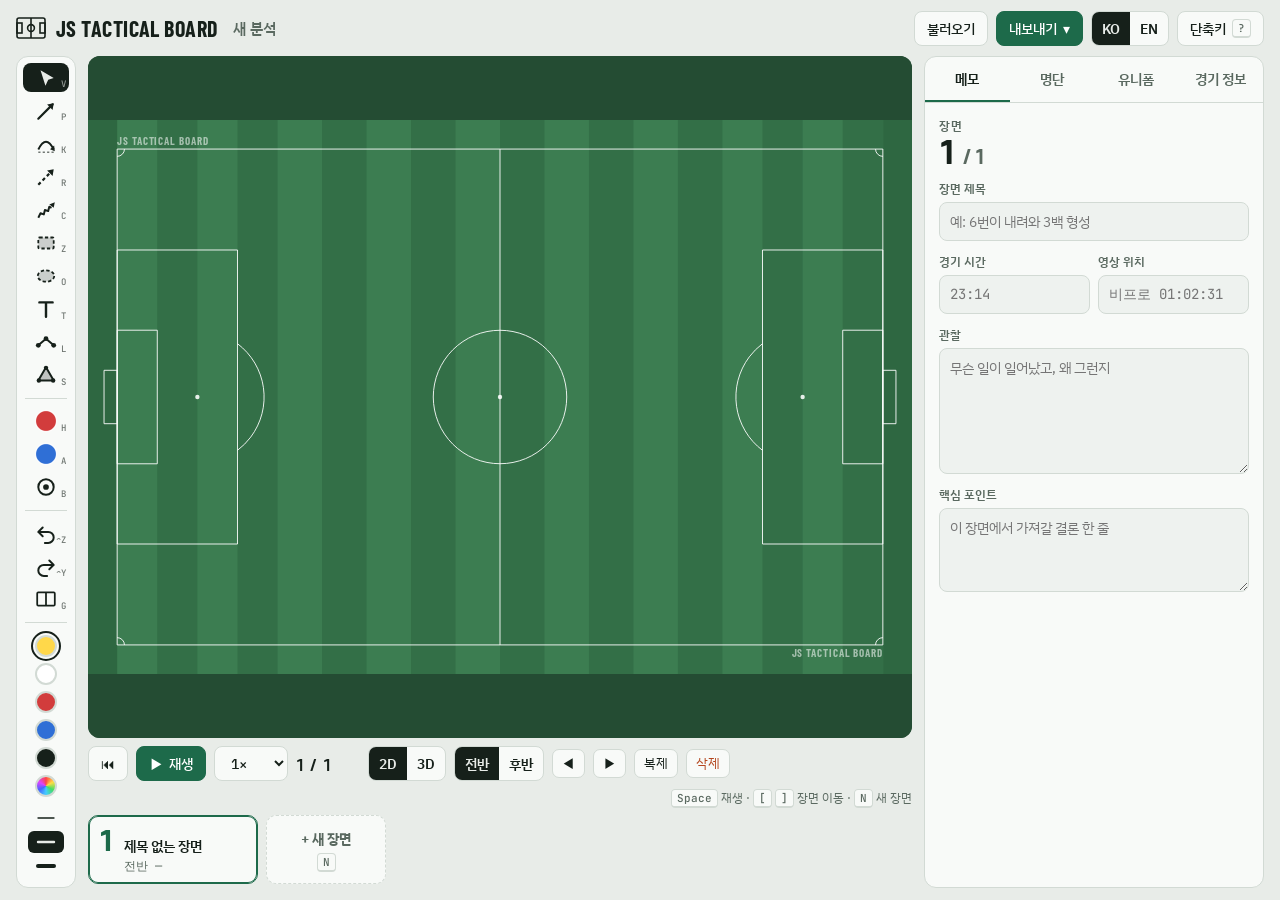
==== commit 3f777867: "3D 세로 고정·스타디움·안 뒤집히는 워터마크 + 사진으로 명단(AI, 각자 Gemini 키) - 버그: 3D 세로 영상이 '골대 뒤' 각도에서 가로로 나옴 → 세로는 좌우 각도 " ====
--- a/index.html
+++ b/index.html
@@ -8,7 +8,7 @@
 <link rel="preconnect" href="https://fonts.googleapis.com">
 <link rel="preconnect" href="https://fonts.gstatic.com" crossorigin>
 <link rel="stylesheet" href="https://fonts.googleapis.com/css2?family=Barlow+Condensed:wght@500;600;700&family=IBM+Plex+Sans+KR:wght@400;500;600&family=JetBrains+Mono:wght@400;500&display=swap">
-<link rel="stylesheet" href="css/app.css?v=20261120">
+<link rel="stylesheet" href="css/app.css?v=20261120b">
 </head>
 <body>
 
@@ -54,6 +54,7 @@
     <div class="board-wrap" id="boardWrap">
       <canvas id="board"></canvas>
       <canvas id="board3d" hidden></canvas>
+      <div id="v3Marks" hidden aria-hidden="true"><span id="v3MarkTL" class="v3mark tl">JS TACTICAL BOARD</span><span id="v3MarkBR" class="v3mark br">JS TACTICAL BOARD</span></div>
       <div class="v3bar" id="v3Bar" hidden>
         <span data-i18n="v3_bar">3D 보기 · 드래그 = 회전, 휠 = 확대</span>
         <button class="mini" data-cam="reset" data-i18n="v3_reset">기본 각도</button>
@@ -129,6 +130,7 @@
           <button class="mini" id="csvLoad" style="font-weight:600">⇪ <span data-i18n="csv_load">CSV로 명단 불러오기</span></button>
           <button class="mini" id="csvTemplate" data-i18n="csv_template">양식 받기</button>
           <button class="mini" id="csvMatchTemplate" data-i18n="csv_match_template">경기 양식 받기</button>
+          <button class="mini" id="btnLineupAI" style="font-weight:600">📷 <span data-i18n="lai_open">사진으로 명단 (AI)</span></button>
         </div>
         <p class="note" style="margin:0" data-i18n="csv_note">한 줄에 한 명: 등번호,포지션,이름</p>
       </div>
@@ -225,6 +227,42 @@
       <button class="btn" id="helpClose">Esc</button>
     </div>
     <table class="keys" id="keysTable"></table>
+  </div>
+</div>
+
+<div class="modal" id="lai" hidden>
+  <div class="card wide" role="dialog" aria-modal="true" aria-labelledby="laiTitle">
+    <div class="row" style="justify-content:space-between;align-items:center"><h2 id="laiTitle" style="margin:0" data-i18n="lai_title">사진으로 명단 만들기 (AI)</h2><button class="mini" id="laiClose">✕</button></div>
+    <p class="note" style="margin:6px 0 12px" data-i18n="lai_intro">라인업 캡처(FotMob·네이버·구단 SNS 등)를 넣으면 AI(Google Gemini)가 읽어서 경기 CSV와 같은 양식의 명단으로 만들어요. 결과는 표에서 고친 뒤 적용하세요.</p>
+    <div class="lai-grid">
+      <div>
+        <div class="field"><label data-i18n="lai_key">내 Gemini API 키</label>
+          <div class="row" style="gap:6px"><input type="password" id="laiKey" autocomplete="off" spellcheck="false" style="flex:1;min-width:0" placeholder="AIza…"><button class="mini" id="laiShowKey" data-i18n="lai_show">보기</button><button class="mini" id="laiForget" data-i18n="lai_forget">지우기</button></div>
+          <label class="check" style="margin-top:6px"><input type="checkbox" id="laiRemember" checked> <span data-i18n="lai_remember">이 브라우저에 기억</span></label>
+          <p class="note" style="margin:6px 0 0"><span data-i18n="lai_key_note">무료 키 받기:</span> <a href="https://aistudio.google.com/apikey" target="_blank" rel="noopener">aistudio.google.com/apikey</a> · <span data-i18n="lai_privacy">키는 이 브라우저에만 저장되고, 사진은 Google로 전송돼요. 무료 사용분은 Google이 입력을 서비스 개선에 쓸 수 있어요.</span></p>
+        </div>
+        <div class="field"><label data-i18n="lai_model">모델</label><input id="laiModel" list="laiModels" spellcheck="false"><datalist id="laiModels"></datalist>
+          <p class="note" style="margin:4px 0 0" data-i18n="lai_model_note">한도 초과·모델 없음 오류가 나면 목록의 다른 모델로 바꿔 보세요.</p></div>
+        <div class="lai-drop" id="laiDrop" tabindex="0"><div class="lai-imgs" id="laiImgs"></div>
+          <div class="row" style="gap:6px;margin-top:8px"><button class="mini" id="laiPick" data-i18n="lai_pick">사진 고르기</button><span class="note" data-i18n="lai_paste_hint">또는 끌어다 놓기 · Ctrl+V (최대 4장)</span></div></div>
+        <input type="file" id="laiFile" accept="image/*" multiple hidden>
+        <div class="row" style="gap:8px;margin-top:10px;align-items:center"><button class="btn primary" id="laiRunBtn" data-i18n="lai_run">명단 뽑기</button><button class="btn" id="laiCancelRun" hidden data-i18n="cancel">취소</button><span class="note lai-status" id="laiStatus" aria-live="polite"></span></div>
+        <details class="lai-alt"><summary data-i18n="lai_alt">AI 키 없이 하기</summary>
+          <p class="note" data-i18n="lai_alt_note">① 명령문 복사 → ② 아무 AI 채팅(Claude, ChatGPT, Gemini 앱)에 캡처와 함께 붙여넣기 → ③ 받은 답(JSON 또는 CSV)을 아래 칸에 붙여넣고 '표로 읽기'.</p>
+          <div class="row" style="gap:6px"><button class="mini" id="laiCopyPrompt" data-i18n="lai_copy">명령문 복사</button><button class="mini" id="laiPasteBtn" data-i18n="lai_read">표로 읽기</button></div>
+          <textarea id="laiText" rows="4" spellcheck="false" style="width:100%;margin-top:6px"></textarea>
+        </details>
+      </div>
+      <div class="lai-result">
+        <p class="note" id="laiForms" style="margin:0 0 6px"></p>
+        <div class="lai-tablewrap"><table class="trk-table lai-table" id="laiTable"></table></div>
+        <div class="row" style="justify-content:space-between;margin-top:10px;flex-wrap:wrap;gap:8px">
+          <button class="mini" id="laiAddRow" data-i18n="lai_add">+ 줄 추가</button>
+          <div class="row" style="gap:8px"><button class="btn" id="laiSave" data-i18n="lai_save">경기 CSV로 저장</button><button class="btn primary" id="laiApply" data-i18n="lai_apply">명단에 적용</button></div>
+        </div>
+        <p class="note" style="margin:8px 0 0" data-i18n="lai_apply_note">팀이 둘이면 먼저 나온 팀 = 홈, 두 팀 명단을 모두 바꿔요(Ctrl+Z로 되돌리기). 빨간 줄(등번호 없음)은 빠져요.</p>
+      </div>
+    </div>
   </div>
 </div>
 
@@ -259,25 +297,26 @@
 </div>
 
 <!-- 스크립트는 이 순서대로 로드해야 함: 뒤 파일이 앞 파일의 상수·함수를 씀. type="module"은 file://에서 막히므로 쓰지 말 것 -->
-<script src="vendor/three.min.js?v=20261120"></script>
-<script src="js/i18n.js?v=20261120"></script>
-<script src="js/constants.js?v=20261120"></script>
-<script src="js/document.js?v=20261120"></script>
-<script src="js/state.js?v=20261120"></script>
-<script src="js/render.js?v=20261120"></script>
-<script src="js/input.js?v=20261120"></script>
-<script src="js/commands.js?v=20261120"></script>
-<script src="js/playback.js?v=20261120"></script>
-<script src="js/mp4.js?v=20261120"></script>
-<script src="js/export.js?v=20261120"></script>
-<script src="js/docs.js?v=20261120"></script>
-<script src="js/ui-panels.js?v=20261120"></script>
-<script src="js/csv.js?v=20261120"></script>
-<script src="js/tracker.js?v=20261120"></script>
-<script src="js/view3d.js?v=20261120"></script>
-<script src="js/kit.js?v=20261120"></script>
-<script src="js/app-shell.js?v=20261120"></script>
-<script src="js/keyboard.js?v=20261120"></script>
-<script src="js/boot.js?v=20261120"></script>
+<script src="vendor/three.min.js?v=20261120b"></script>
+<script src="js/i18n.js?v=20261120b"></script>
+<script src="js/constants.js?v=20261120b"></script>
+<script src="js/document.js?v=20261120b"></script>
+<script src="js/state.js?v=20261120b"></script>
+<script src="js/render.js?v=20261120b"></script>
+<script src="js/input.js?v=20261120b"></script>
+<script src="js/commands.js?v=20261120b"></script>
+<script src="js/playback.js?v=20261120b"></script>
+<script src="js/mp4.js?v=20261120b"></script>
+<script src="js/export.js?v=20261120b"></script>
+<script src="js/docs.js?v=20261120b"></script>
+<script src="js/ui-panels.js?v=20261120b"></script>
+<script src="js/csv.js?v=20261120b"></script>
+<script src="js/lineup-ai.js?v=20261120b"></script>
+<script src="js/tracker.js?v=20261120b"></script>
+<script src="js/view3d.js?v=20261120b"></script>
+<script src="js/kit.js?v=20261120b"></script>
+<script src="js/app-shell.js?v=20261120b"></script>
+<script src="js/keyboard.js?v=20261120b"></script>
+<script src="js/boot.js?v=20261120b"></script>
 </body>
 </html>
--- a/css/app.css
+++ b/css/app.css
@@ -204,3 +204,30 @@
 
 /* 내보내기 메뉴 구분 제목 */
 .menu .menu-sep{font-size:11px;font-weight:600;letter-spacing:.04em;color:var(--muted);padding:10px 12px 4px;border-top:1px solid var(--line);margin-top:4px;text-transform:uppercase}
+
+/* 3D 워터마크(화면 위 글자 — 카메라를 돌려도 안 뒤집힘) */
+#v3Marks{position:absolute;inset:0;z-index:2;pointer-events:none;overflow:hidden}
+.v3mark{position:absolute;white-space:nowrap;font:700 12px var(--f-display);letter-spacing:.12em;color:rgba(255,255,255,.6)}
+.v3mark.tl{transform:translate(0,calc(-100% - 6px))}
+.v3mark.br{transform:translate(-100%,6px)}
+
+/* 사진으로 명단(AI) 창 */
+.lai-grid{display:grid;grid-template-columns:minmax(0,.9fr) minmax(0,1.3fr);gap:20px;align-items:start}
+.lai-grid .field{margin-bottom:12px}
+.lai-grid input:not([type=checkbox]),.lai-grid textarea{border:1px solid var(--line);background:var(--surface-2);border-radius:6px;padding:6px 8px;color:var(--ink);font:inherit}
+.lai-drop{border:1.5px dashed var(--line);border-radius:10px;padding:10px;cursor:pointer;min-height:110px}
+.lai-drop.over{border-color:var(--accent);background:color-mix(in srgb,var(--accent) 8%,transparent)}
+.lai-imgs{display:flex;gap:8px;flex-wrap:wrap;min-height:60px;align-items:center}
+.lai-imgs figure{margin:0;position:relative}
+.lai-imgs img{height:84px;border-radius:6px;display:block;border:1px solid var(--line)}
+.lai-imgs figure button{position:absolute;top:2px;right:2px;padding:0 5px}
+.lai-status.bad{color:var(--warn)}
+.lai-alt{margin-top:12px}.lai-alt summary{cursor:pointer;font-size:13px;color:var(--muted)}
+.lai-tablewrap{max-height:58vh;overflow:auto;border:1px solid var(--line);border-radius:8px}
+.lai-table input{width:100%;min-width:0;border:1px solid transparent;background:transparent;border-radius:4px;padding:3px 4px;color:var(--ink);font:inherit;font-size:13px}
+.lai-table input:focus{border-color:var(--accent);background:var(--surface-2)}
+.lai-table td{padding:1px 3px}.lai-table input.n{width:3.2em}
+.lai-table tr.bad td{background:color-mix(in srgb,var(--warn) 12%,transparent)}
+@media (max-width:860px){.lai-grid{grid-template-columns:1fr}}
+.lai-grid label.check{display:flex;align-items:center;gap:6px;font-size:13px;font-weight:400}
+.lai-grid label.check input{width:auto;margin:0}
